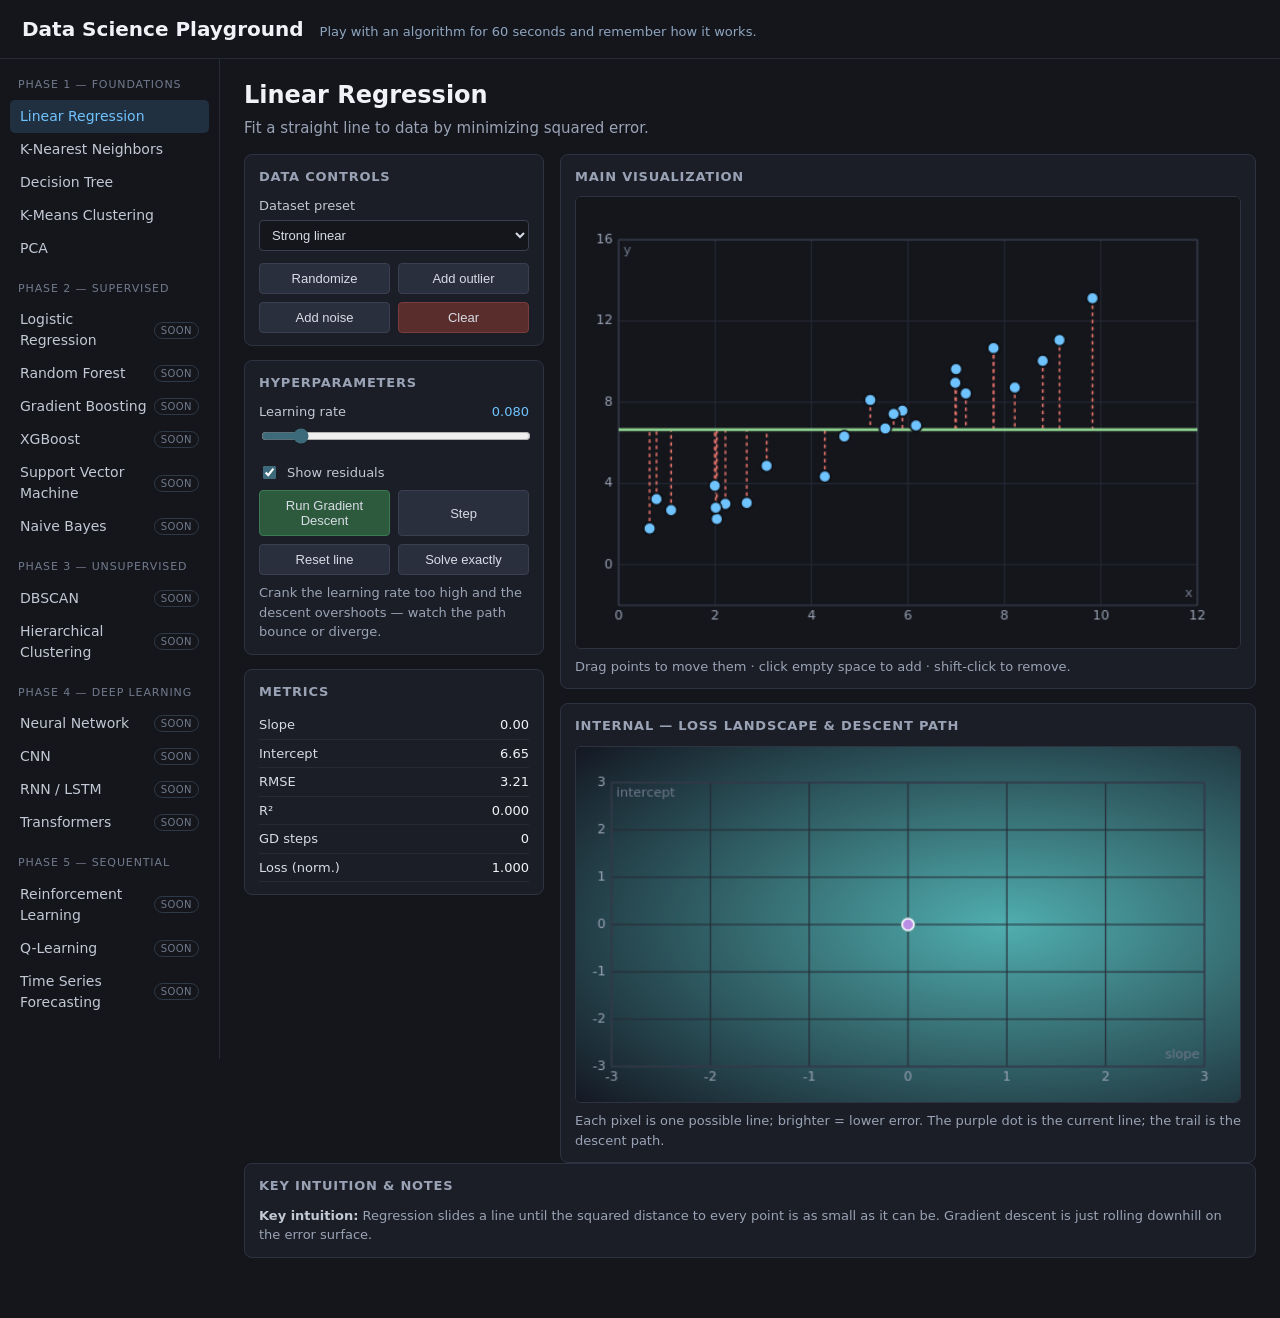
==== datascience/index.html @ b59ec0e6 "Add Data Science Playground app with Phase 1 algorithms New self-contained app (datascience/) built " ====
<!DOCTYPE html>
<html lang="en">
<head>
  <meta charset="UTF-8" />
  <meta name="viewport" content="width=device-width, initial-scale=1.0" />
  <title>Data Science Playground</title>
  <link rel="stylesheet" href="style.css" />
</head>
<body>
  <header>
    <h1>Data Science Playground</h1>
    <span class="tagline">Play with an algorithm for 60 seconds and remember how it works.</span>
  </header>

  <div class="app">
    <nav id="nav" class="nav"></nav>
    <main id="stage" class="stage"></main>
  </div>

  <!-- Shared engine first, then each algorithm self-registers, then init. -->
  <script src="src/framework.js"></script>
  <script src="src/algos/linearRegression.js"></script>
  <script src="src/algos/knn.js"></script>
  <script src="src/algos/decisionTree.js"></script>
  <script src="src/algos/kmeans.js"></script>
  <script src="src/algos/pca.js"></script>
  <script src="src/algos/upcoming.js"></script>
  <script>DSP.init();</script>
</body>
</html>
---- datascience/style.css ----
* { box-sizing: border-box; }

body {
  margin: 0;
  background: #14161c;
  color: #d8dce6;
  font-family: "Segoe UI", system-ui, sans-serif;
  line-height: 1.5;
}

header {
  display: flex;
  align-items: baseline;
  gap: 16px;
  padding: 14px 22px;
  border-bottom: 1px solid #262a35;
}

header h1 {
  margin: 0;
  font-size: 20px;
  color: #f0f2f7;
}

.tagline {
  font-size: 13px;
  color: #8fa6c0;
}

.app {
  display: flex;
  align-items: flex-start;
}

/* --- Left navigation ----------------------------------------------------- */
.nav {
  width: 220px;
  flex: 0 0 220px;
  padding: 14px 10px 40px;
  border-right: 1px solid #262a35;
  min-height: calc(100vh - 51px);
}

.nav-phase {
  font-size: 11px;
  text-transform: uppercase;
  letter-spacing: 0.08em;
  color: #717a8c;
  margin: 16px 8px 6px;
}
.nav-phase:first-child { margin-top: 4px; }

.nav-item {
  display: flex;
  align-items: center;
  justify-content: space-between;
  padding: 6px 10px;
  border-radius: 5px;
  text-decoration: none;
  color: #c2c8d4;
  font-size: 14px;
}
.nav-item:hover { background: #1b1e27; }
.nav-item.active { background: #213040; color: #6fc3ff; }

.nav-badge {
  font-size: 10px;
  text-transform: uppercase;
  letter-spacing: 0.04em;
  color: #717a8c;
  border: 1px solid #2e3a48;
  border-radius: 10px;
  padding: 0 6px;
}

/* --- Stage / screen ------------------------------------------------------ */
.stage { flex: 1; padding: 18px 24px 60px; min-width: 0; }

.screen-head { margin-bottom: 14px; }
.screen-head h1 { margin: 0; font-size: 24px; color: #f0f2f7; }
.screen-desc { margin: 4px 0 0; color: #9aa3b5; font-size: 15px; }

.screen-body {
  display: flex;
  gap: 16px;
  align-items: flex-start;
  flex-wrap: wrap;
}

.controls-col {
  display: flex;
  flex-direction: column;
  gap: 14px;
  width: 300px;
  flex: 0 0 300px;
}

.viz-col {
  display: flex;
  flex-direction: column;
  gap: 14px;
  flex: 1;
  min-width: 360px;
}

.panel {
  background: #1b1e27;
  border: 1px solid #2e3342;
  border-radius: 8px;
  padding: 12px 14px;
}

.panel h2 {
  margin: 0 0 10px;
  font-size: 13px;
  text-transform: uppercase;
  letter-spacing: 0.06em;
  color: #9aa3b5;
}

.panel h3 {
  margin: 12px 0 6px;
  font-size: 12px;
  text-transform: uppercase;
  letter-spacing: 0.05em;
  color: #9aa3b5;
}
.panel h3:first-child { margin-top: 0; }

.panel-body canvas {
  display: block;
  width: 100%;
  height: auto;
  background: #14161c;
  border: 1px solid #2e3342;
  border-radius: 6px;
}

/* --- Controls ------------------------------------------------------------ */
.control { margin-bottom: 12px; }
.control:last-child { margin-bottom: 0; }

.control-head {
  display: flex;
  justify-content: space-between;
  font-size: 13px;
  margin-bottom: 4px;
}
.control-label { color: #c2c8d4; }
.control-value {
  color: #6fc3ff;
  font-variant-numeric: tabular-nums;
}

input[type="range"] {
  width: 100%;
  accent-color: #3c6a7a;
}

select {
  width: 100%;
  padding: 6px 8px;
  background: #14161c;
  color: #d8dce6;
  border: 1px solid #3a4052;
  border-radius: 4px;
  font-size: 13px;
}

.button-row {
  display: flex;
  gap: 8px;
  margin-bottom: 8px;
}
.button-row:last-child { margin-bottom: 0; }

button {
  flex: 1;
  padding: 7px 10px;
  background: #2a2f3d;
  color: #d8dce6;
  border: 1px solid #3a4052;
  border-radius: 4px;
  font-size: 13px;
  cursor: pointer;
}
button:hover { background: #343a4b; }
button.primary { background: #2d5a3d; border-color: #3c7a52; }
button.primary:hover { background: #356c49; }
button.danger { background: #5a2d2d; border-color: #7a3c3c; }
button.danger:hover { background: #6c3535; }
button.active { background: #2d4a5a; border-color: #3c6a7a; color: #fff; }

.toggle {
  display: flex;
  align-items: center;
  gap: 8px;
  font-size: 13px;
  color: #c2c8d4;
  margin-bottom: 8px;
  cursor: pointer;
}
.toggle input { accent-color: #3c6a7a; }

table.metrics {
  width: 100%;
  border-collapse: collapse;
  font-size: 13px;
}
table.metrics td {
  padding: 4px 0;
  border-bottom: 1px solid #262a35;
}
table.metrics td.metric-val {
  text-align: right;
  font-variant-numeric: tabular-nums;
  color: #f0f2f7;
}

.note {
  font-size: 13px;
  color: #9aa3b5;
  margin-top: 8px;
}
.note:first-child { margin-top: 0; }
.note b { color: #c2c8d4; }

code {
  background: #14161c;
  border: 1px solid #2e3342;
  border-radius: 4px;
  padding: 1px 5px;
  font-size: 12px;
}

.hint {
  font-size: 12px;
  color: #717a8c;
  margin-top: 6px;
}
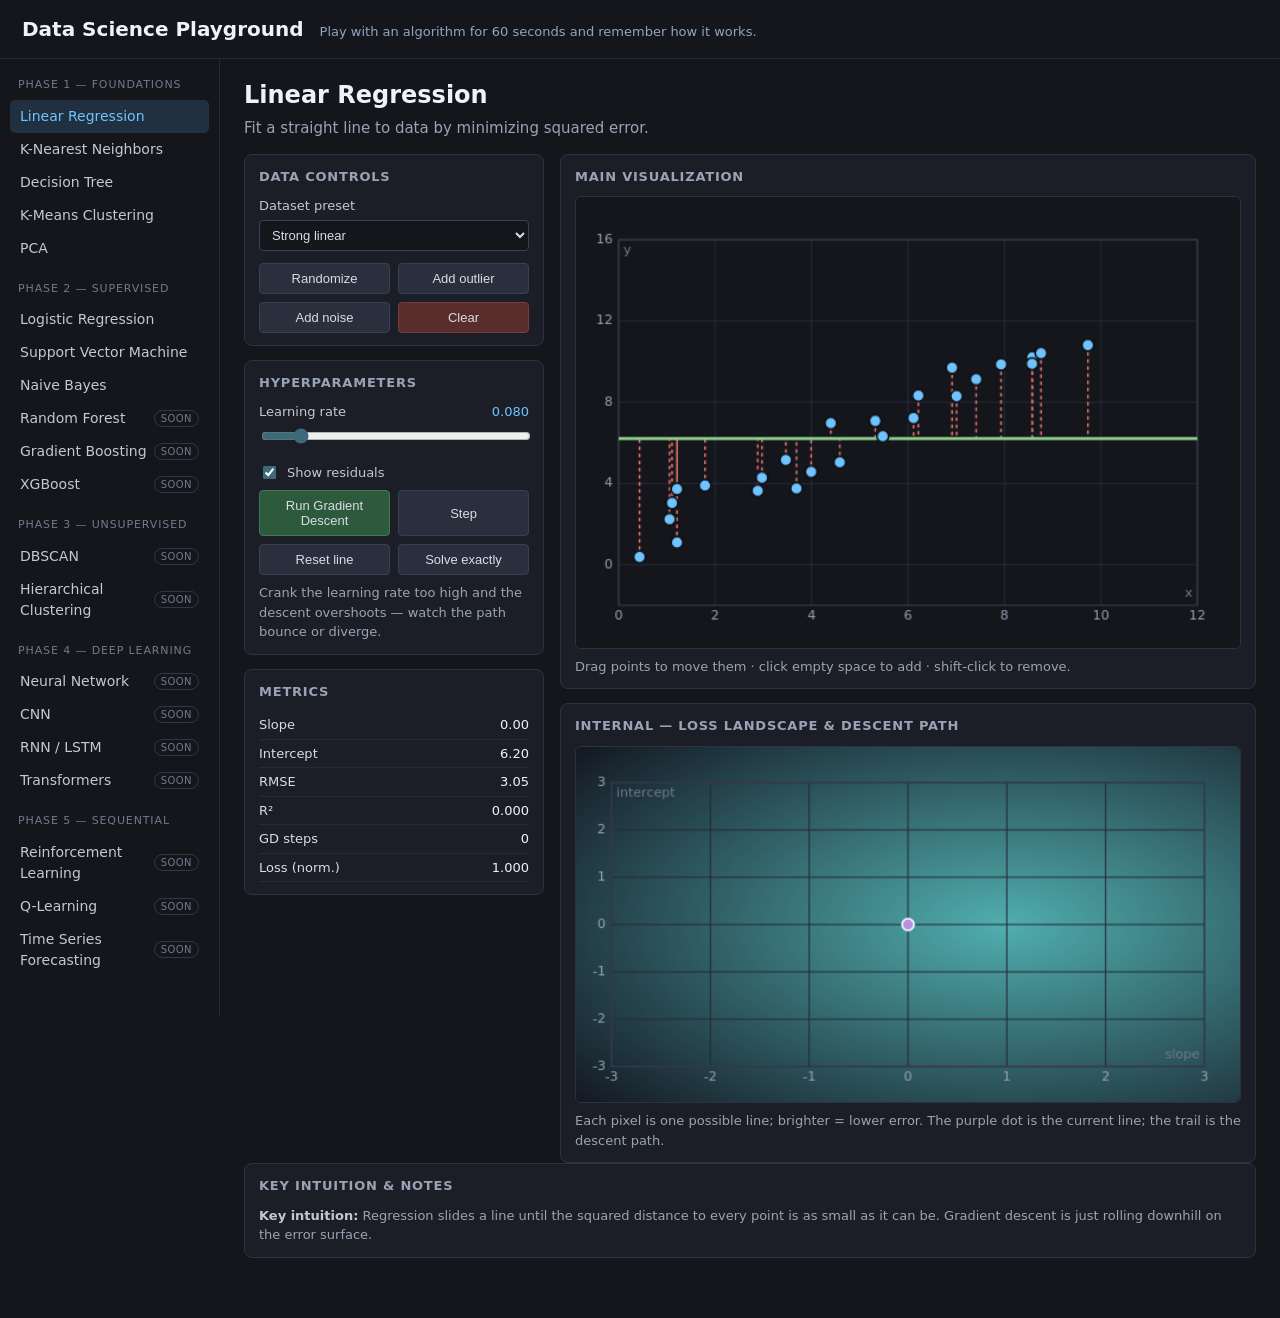
==== commit 7a18580f: "Data Science Playground: Phase 2 classifiers Add Logistic Regression (log-loss gradient descent, pro" ====
--- a/datascience/index.html
+++ b/datascience/index.html
@@ -24,6 +24,9 @@
   <script src="src/algos/decisionTree.js"></script>
   <script src="src/algos/kmeans.js"></script>
   <script src="src/algos/pca.js"></script>
+  <script src="src/algos/logisticRegression.js"></script>
+  <script src="src/algos/svm.js"></script>
+  <script src="src/algos/naiveBayes.js"></script>
   <script src="src/algos/upcoming.js"></script>
   <script>DSP.init();</script>
 </body>
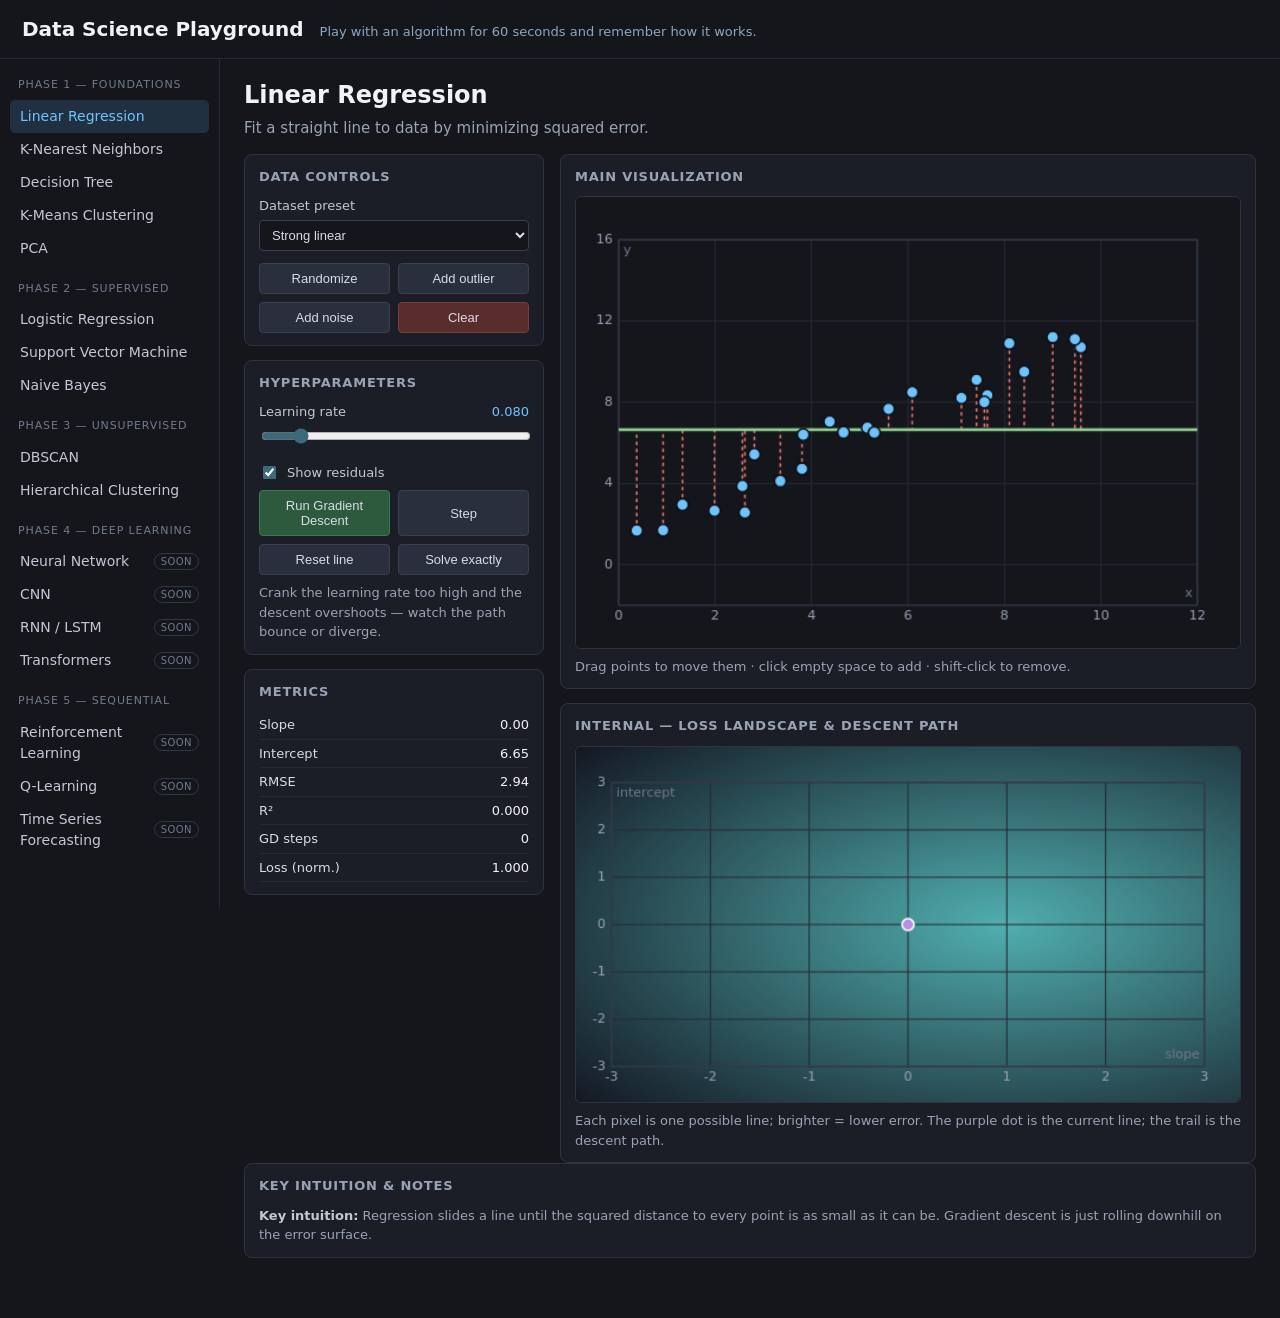
==== commit 4023c6d8: "Data Science Playground: Phase 3 clustering Add DBSCAN (density-based: cluster coloring, within-ε li" ====
--- a/datascience/index.html
+++ b/datascience/index.html
@@ -17,8 +17,9 @@
     <main id="stage" class="stage"></main>
   </div>
 
-  <!-- Shared engine first, then each algorithm self-registers, then init. -->
+  <!-- Shared engine + libraries first, then each algorithm self-registers, then init. -->
   <script src="src/framework.js"></script>
+  <script src="src/lib/cart.js"></script>
   <script src="src/algos/linearRegression.js"></script>
   <script src="src/algos/knn.js"></script>
   <script src="src/algos/decisionTree.js"></script>
@@ -27,6 +28,11 @@
   <script src="src/algos/logisticRegression.js"></script>
   <script src="src/algos/svm.js"></script>
   <script src="src/algos/naiveBayes.js"></script>
+  <script src="src/algos/randomForest.js"></script>
+  <script src="src/algos/gradientBoosting.js"></script>
+  <script src="src/algos/xgboost.js"></script>
+  <script src="src/algos/dbscan.js"></script>
+  <script src="src/algos/hierarchical.js"></script>
   <script src="src/algos/upcoming.js"></script>
   <script>DSP.init();</script>
 </body>
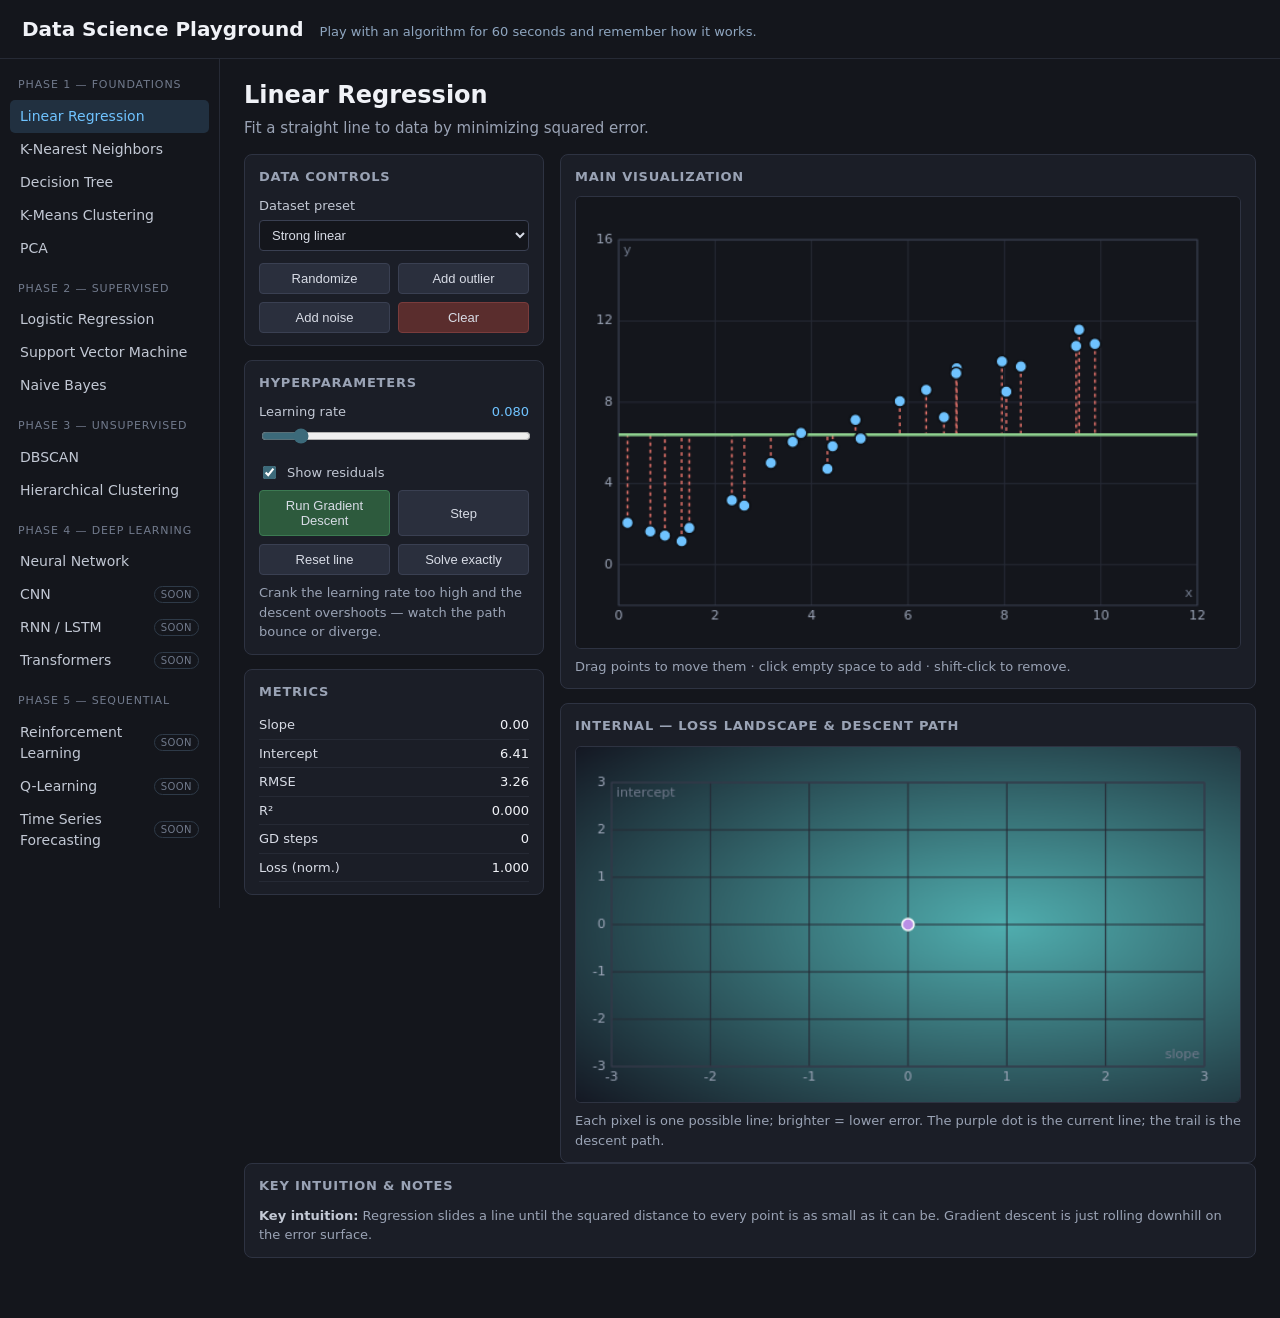
==== commit 84bcc968: "Data Science Playground: Neural Network (Phase 4) Add a from-scratch MLP trained by backprop on 2D c" ====
--- a/datascience/index.html
+++ b/datascience/index.html
@@ -33,6 +33,7 @@
   <script src="src/algos/xgboost.js"></script>
   <script src="src/algos/dbscan.js"></script>
   <script src="src/algos/hierarchical.js"></script>
+  <script src="src/algos/neuralNetwork.js"></script>
   <script src="src/algos/upcoming.js"></script>
   <script>DSP.init();</script>
 </body>
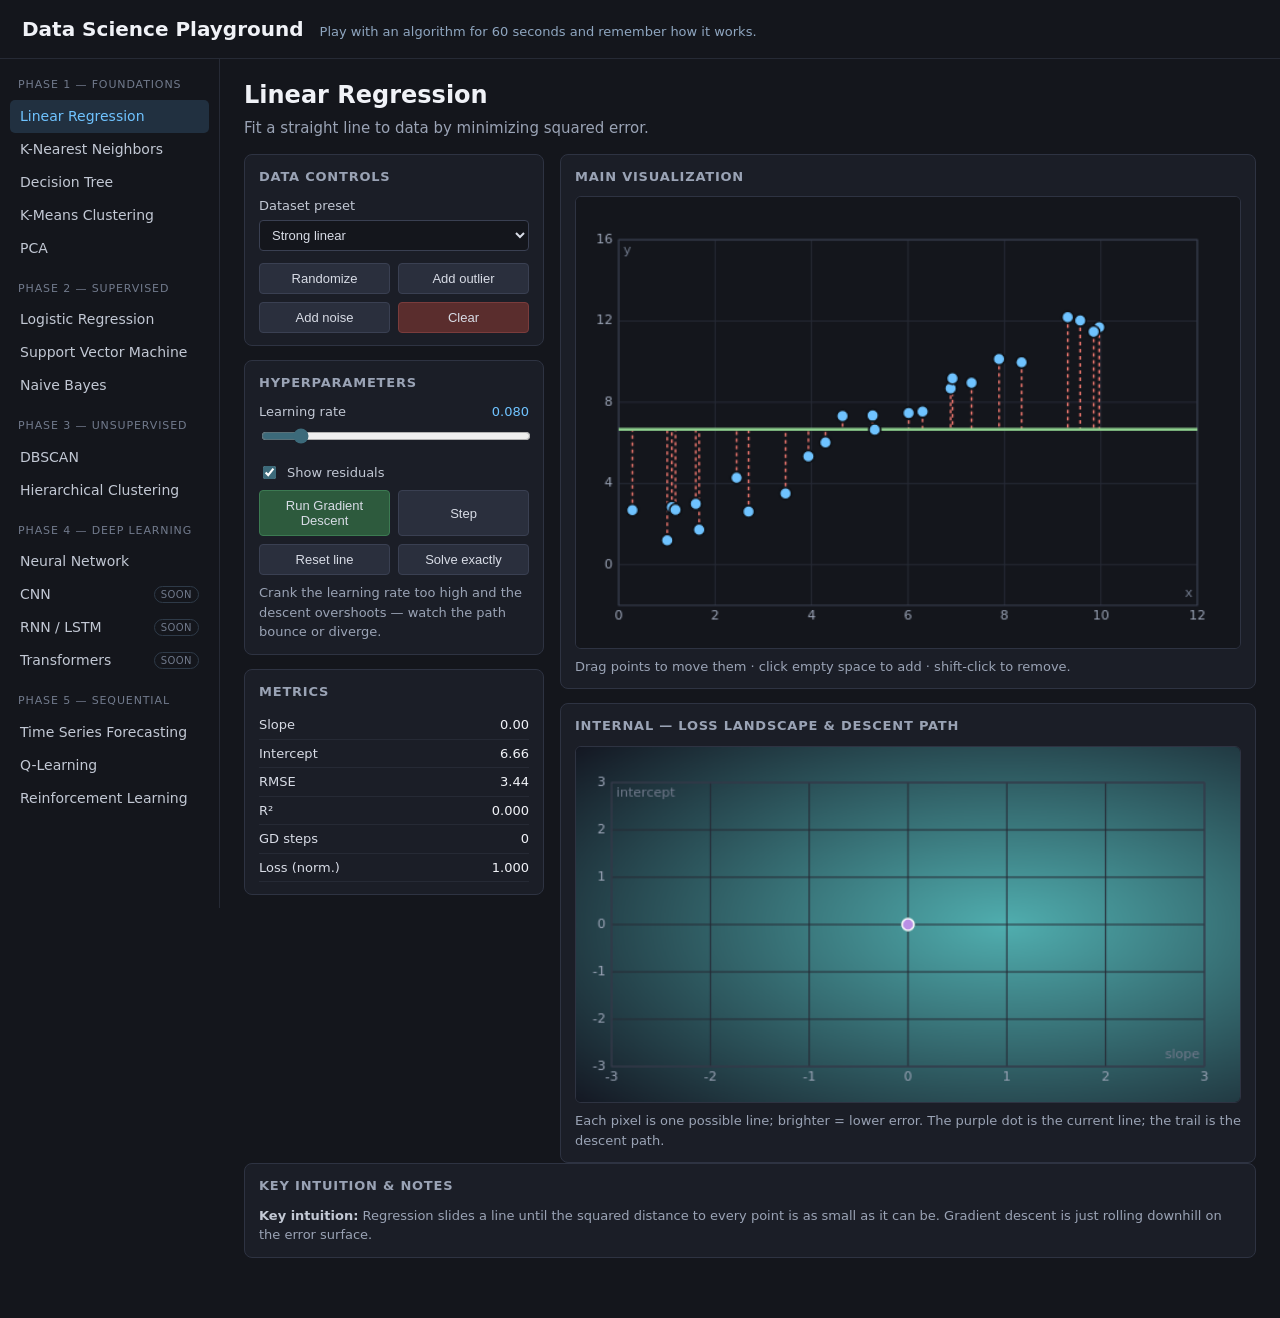
==== commit c4462a44: "Data Science Playground: Phase 5 sequential screens Add Time Series Forecasting (trend+seasonality+n" ====
--- a/datascience/index.html
+++ b/datascience/index.html
@@ -34,6 +34,9 @@
   <script src="src/algos/dbscan.js"></script>
   <script src="src/algos/hierarchical.js"></script>
   <script src="src/algos/neuralNetwork.js"></script>
+  <script src="src/algos/timeSeries.js"></script>
+  <script src="src/algos/qlearning.js"></script>
+  <script src="src/algos/reinforcement.js"></script>
   <script src="src/algos/upcoming.js"></script>
   <script>DSP.init();</script>
 </body>
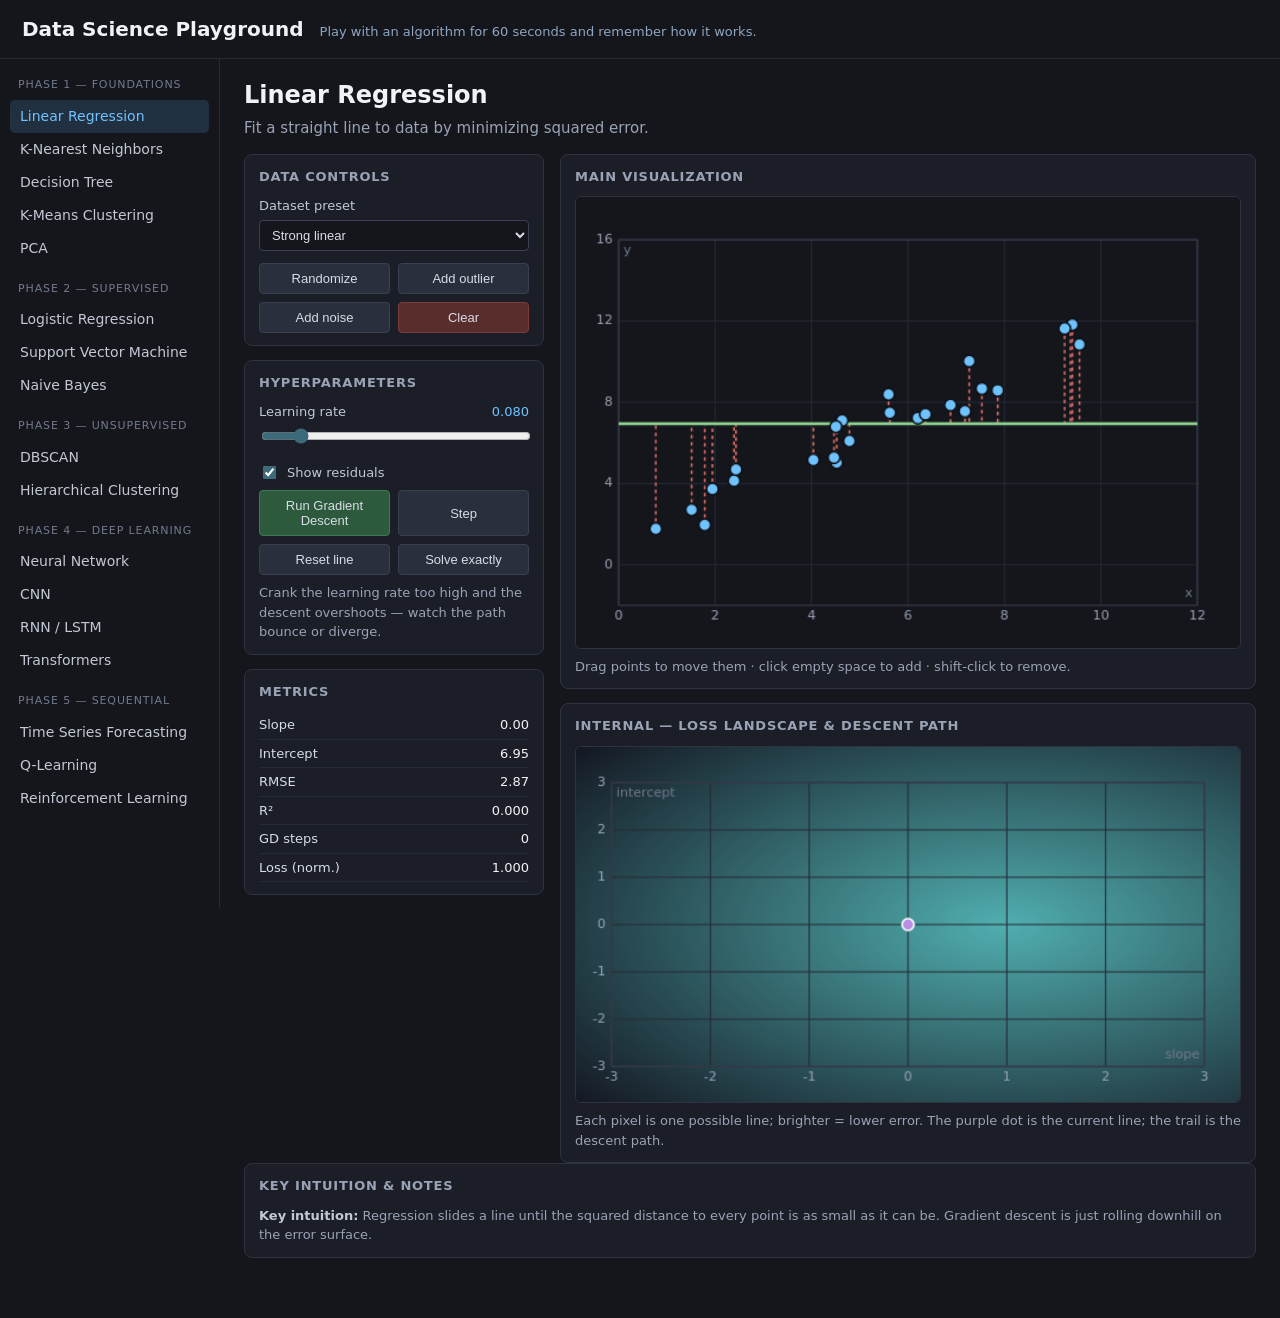
==== commit 3e1665ef: "Data Science Playground: CNN, RNN/LSTM, Transformers (spec complete) Final three deep-learning scree" ====
--- a/datascience/index.html
+++ b/datascience/index.html
@@ -37,7 +37,9 @@
   <script src="src/algos/timeSeries.js"></script>
   <script src="src/algos/qlearning.js"></script>
   <script src="src/algos/reinforcement.js"></script>
-  <script src="src/algos/upcoming.js"></script>
+  <script src="src/algos/cnn.js"></script>
+  <script src="src/algos/rnn.js"></script>
+  <script src="src/algos/transformers.js"></script>
   <script>DSP.init();</script>
 </body>
 </html>
